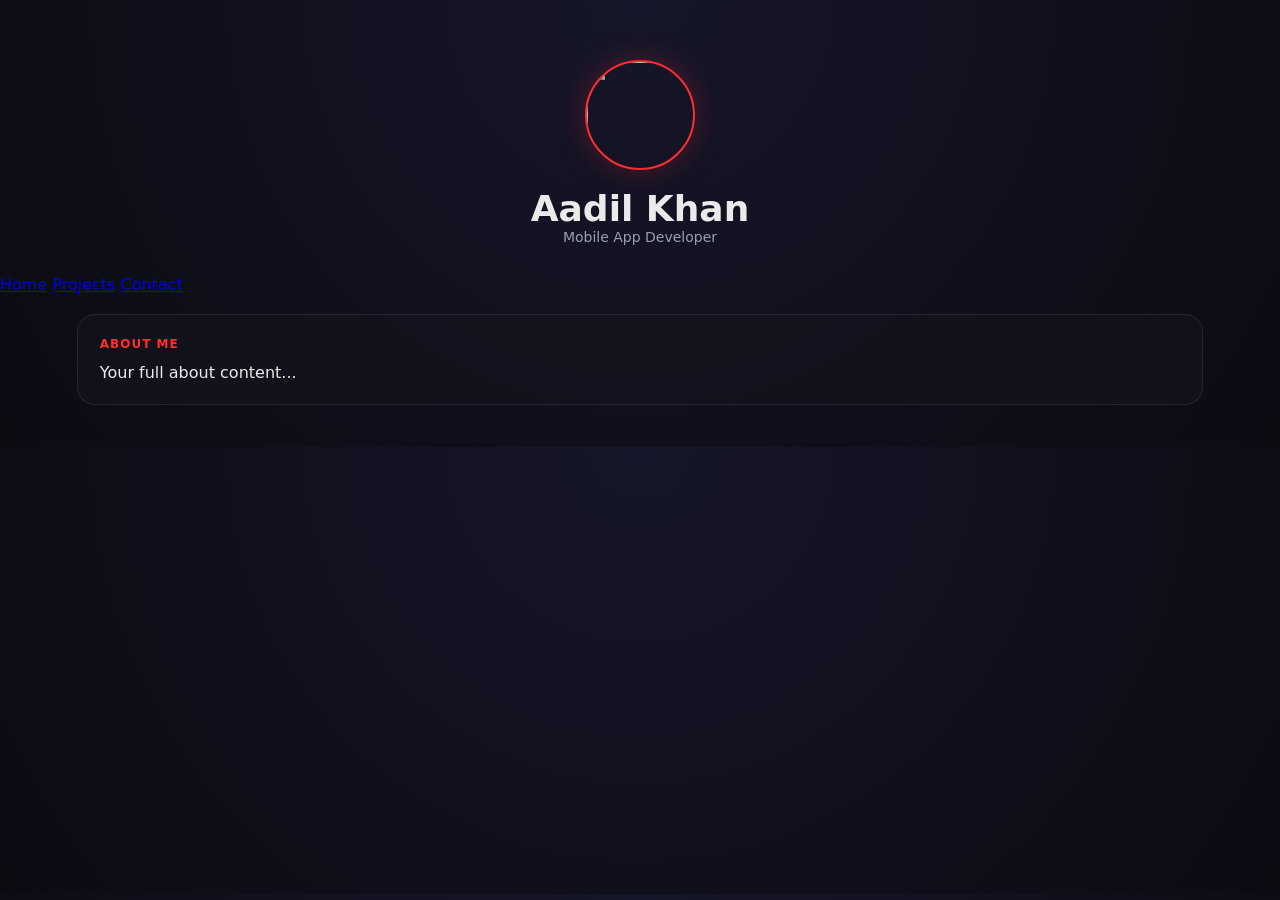
==== index.html @ 05d31164 "Add files via upload" ====
<!DOCTYPE html>
<html lang="en">
<head>
<meta charset="UTF-8">
<meta name="viewport" content="width=device-width, initial-scale=1.0">
<title>Aadil Khan | Portfolio</title>

<link rel="stylesheet" href="css/style.css">
<link href="https://cdnjs.cloudflare.com/ajax/libs/font-awesome/6.5.0/css/all.min.css" rel="stylesheet">
</head>

<body>

<div class="hero">
  <img src="images/aadil.jpg" class="profile">
  <div class="name">Aadil Khan</div>
  <div class="role">Mobile App Developer</div>
</div>

<div class="social">
  <a href="index.html">Home</a>
  <a href="projects.html">Projects</a>
  <a href="contact.html">Contact</a>
</div>

<div class="container">
  <div class="section">
    <div class="title">ABOUT ME</div>
    <div class="about">
      Your full about content...
    </div>
  </div>
</div>

</body>
</html>
---- css/style.css ----
:root{
  --bg:#0b0b12;
  --card:rgba(20,20,30,0.7);
  --text:#eaeaea;
  --muted:#9aa0aa;
  --accent:#ff2d2d;
  --border:rgba(255,255,255,0.08);
}

*{box-sizing:border-box}

body{
  margin:0;
  font-family:system-ui,-apple-system,Segoe UI,Roboto;
  background:radial-gradient(circle at top,#16162a,var(--bg));
  color:var(--text);
}

/* HERO */
.hero{
  text-align:center;
  padding:60px 18px 30px;
}

.profile{
  width:110px;
  height:110px;
  border-radius:50%;
  border:2px solid var(--accent);
  object-fit:cover;
  box-shadow:0 0 30px rgba(255,45,45,0.25);
}

.name{font-size:36px;font-weight:900;margin-top:12px;}
.role{color:var(--muted);margin-top:6px;font-size:14px;max-width:600px;margin:auto;}
.badge{margin-top:12px;padding:6px 14px;border:1px solid var(--accent);border-radius:20px;font-size:12px;color:var(--accent);display:inline-block;}

/* NAV */
.nav{
  display:flex;
  justify-content:center;
  gap:20px;
  padding:16px;
}

.nav a{
  color:var(--text);
  text-decoration:none;
  font-size:14px;
  opacity:0.8;
}

.nav a:hover{
  color:var(--accent);
}

/* SECTION */
.container{padding:20px 6vw;}
.section{
  background:var(--card);
  border:1px solid var(--border);
  border-radius:18px;
  padding:22px;
  margin-bottom:22px;
}

.title{
  font-size:12px;
  letter-spacing:1px;
  color:var(--accent);
  font-weight:800;
  margin-bottom:12px;
}

/* PROJECT */
.grid{
  display:grid;
  grid-template-columns:repeat(2,1fr);
  gap:20px;
}

@media(max-width:900px){
  .grid{grid-template-columns:1fr}
}

.project{
  border-radius:18px;
  overflow:hidden;
  border:1px solid var(--border);
  background:#0f0f18;
}

.project img{
  width:100%;
  height:300px;
  object-fit:cover;
}

.pbody{padding:14px;}
.ptitle{font-weight:800;}
.pdesc{font-size:13px;color:var(--muted);}

/* CONTACT */
.contact-wrap{
  display:grid;
  grid-template-columns:1fr 1fr;
  gap:40px;
}

@media(max-width:900px){
  .contact-wrap{grid-template-columns:1fr}
}

.contact-form form{
  display:flex;
  flex-direction:column;
  gap:14px;
}

.contact-form input,
.contact-form textarea,
.contact-form select{
  padding:14px;
  border-radius:12px;
  border:1px solid var(--border);
  background:rgba(255,255,255,0.02);
  color:var(--text);
}

.custom-select{
  display:flex;
  gap:10px;
}

.custom-select select{flex:0 0 110px;}
.custom-select input{flex:1;}

.contact-form button{
  padding:14px;
  border:none;
  border-radius:12px;
  background:var(--accent);
  color:white;
}

/* TOAST */
.toast{
  position:fixed;
  bottom:30px;
  right:30px;
  background:#12121a;
  padding:14px;
  border-radius:10px;
  opacity:0;
  transform:translateY(100px);
  transition:0.3s;
}

.toast.show{
  opacity:1;
  transform:translateY(0);
}
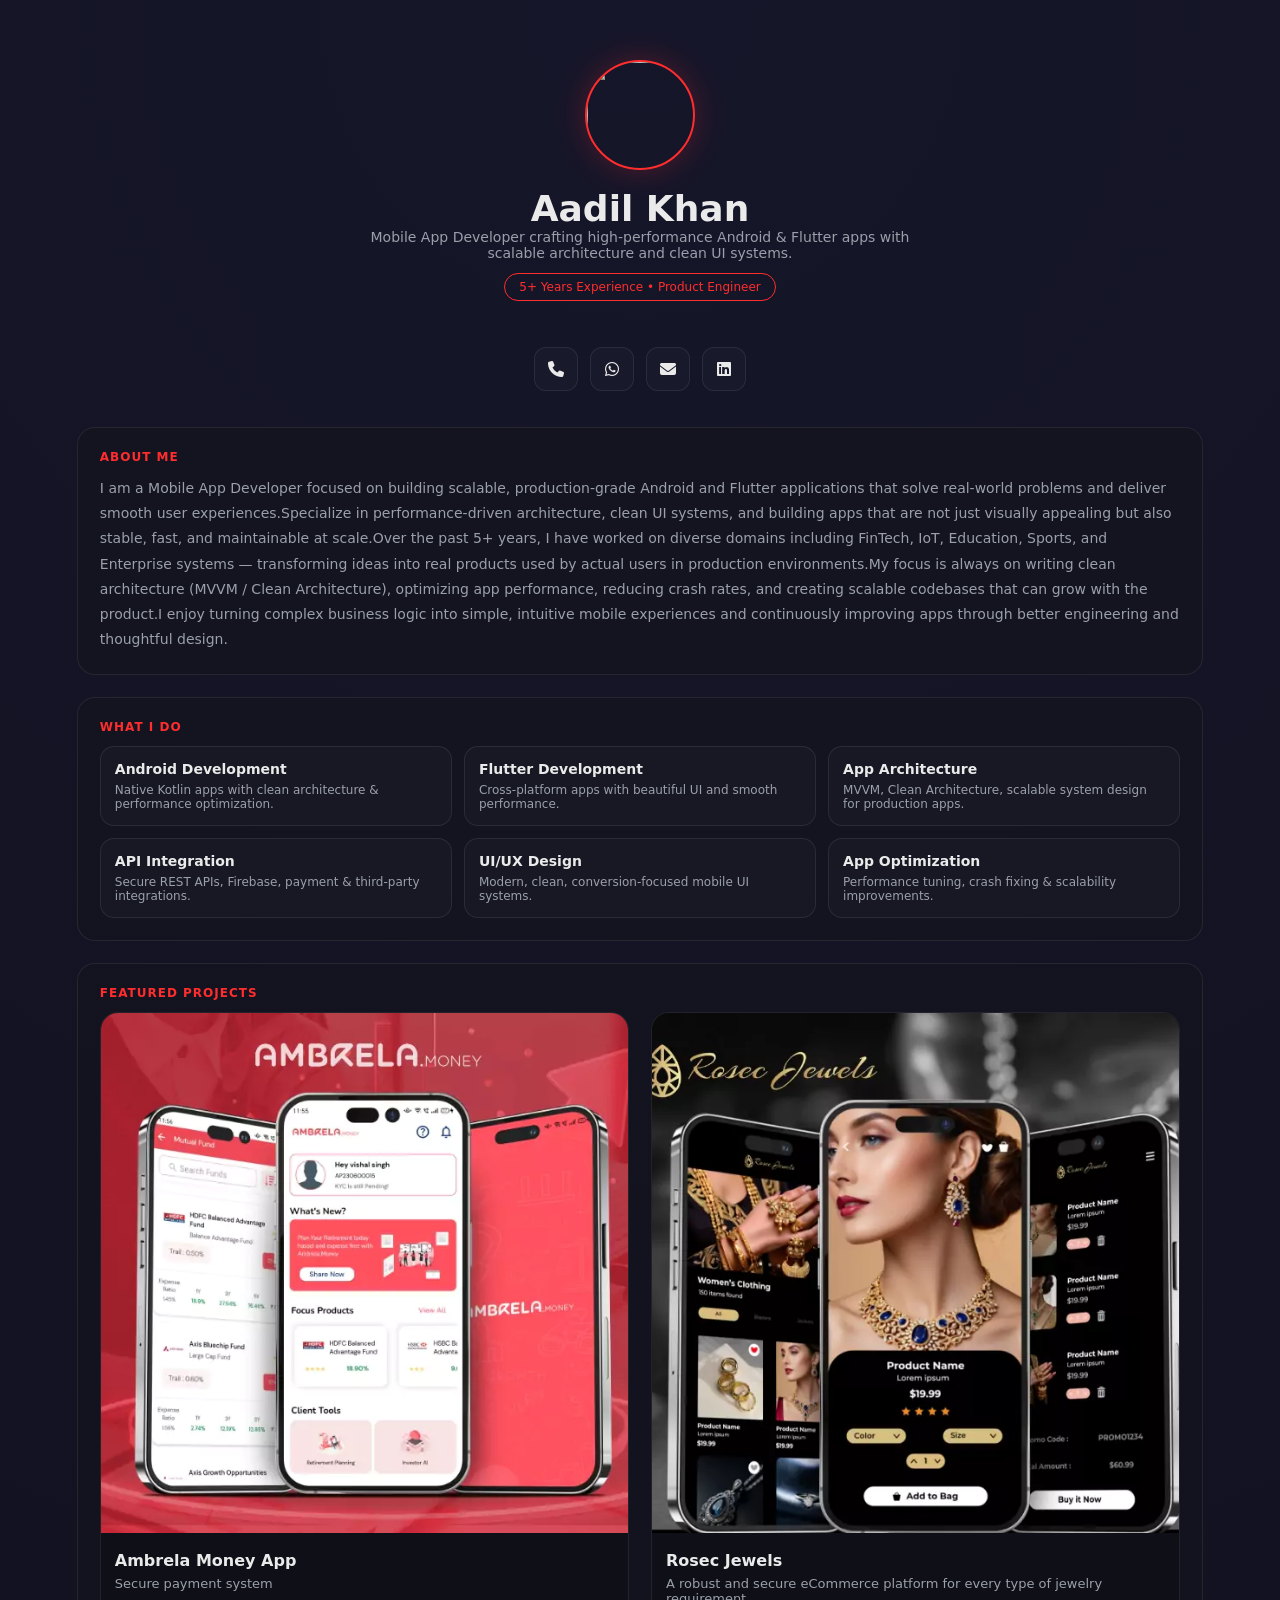
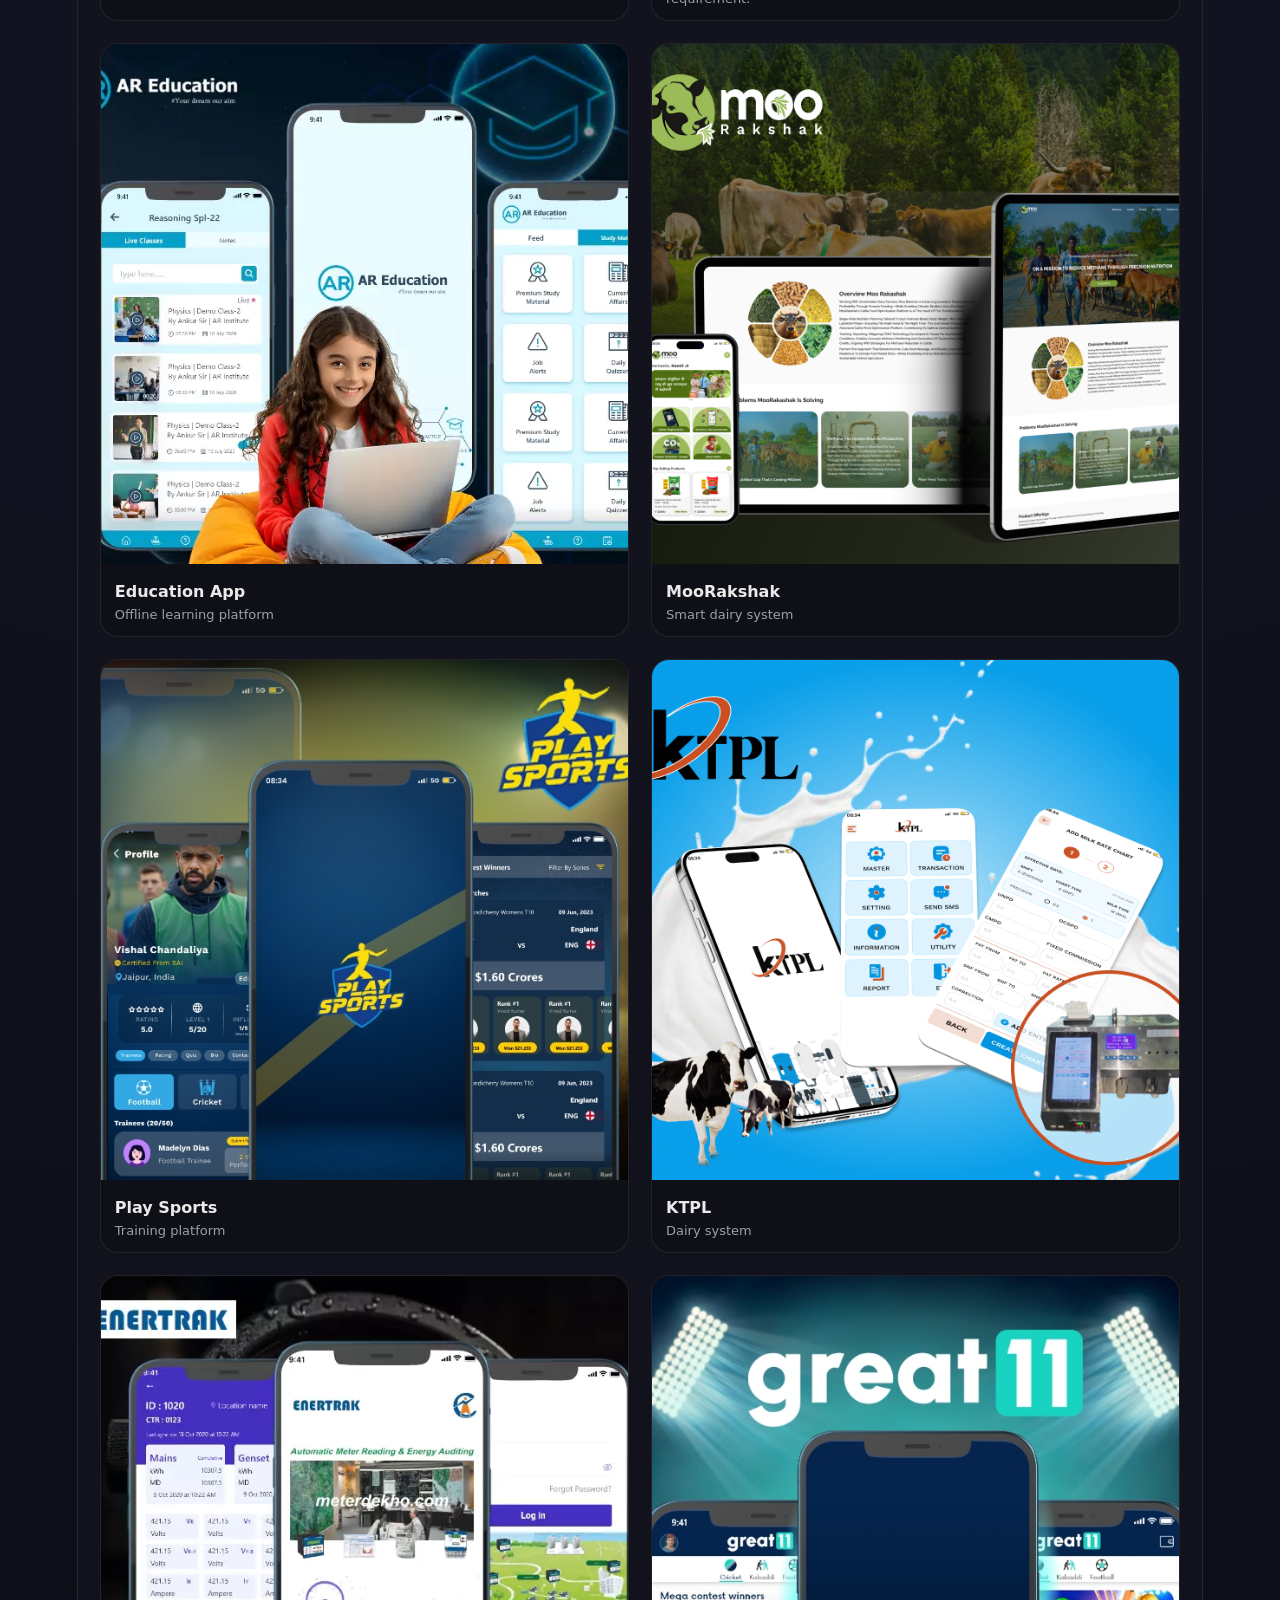
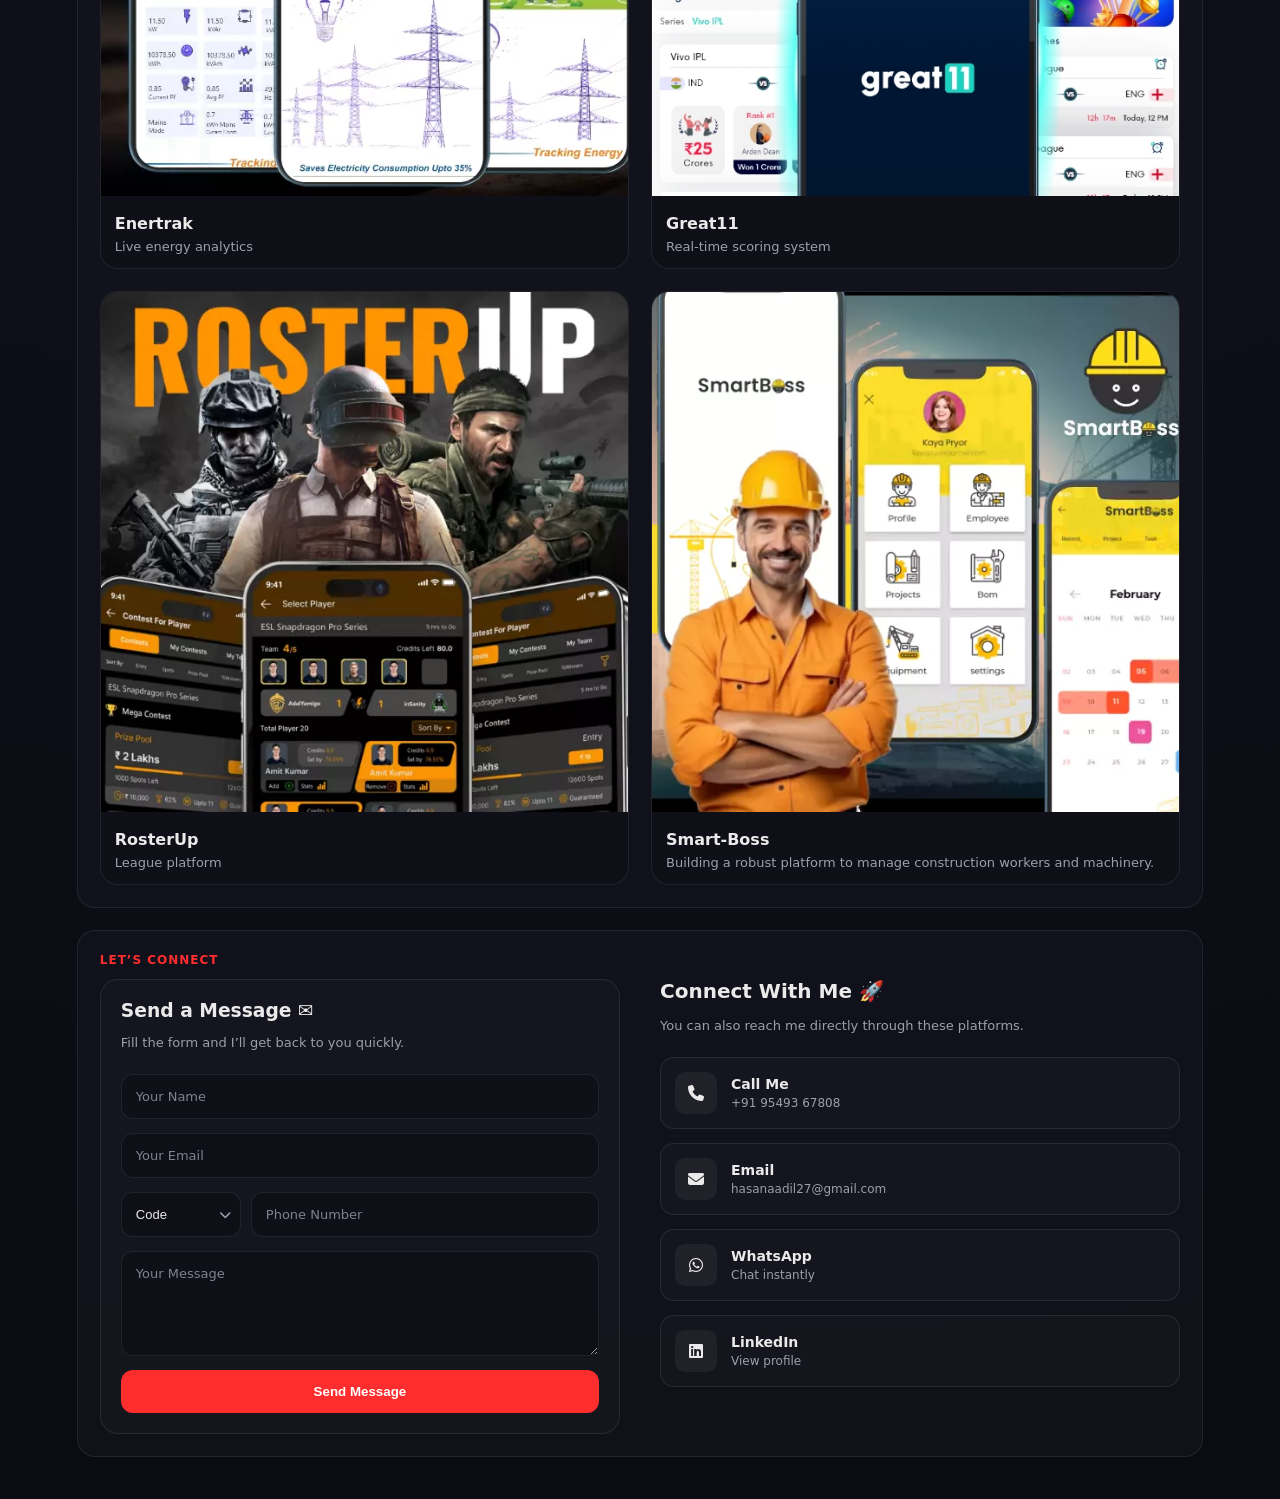
==== commit ea868ced: "Enhance portfolio layout and content Updated the portfolio page with detailed information about skil" ====
--- a/index.html
+++ b/index.html
@@ -11,26 +11,202 @@
 
 <body>
 
+<!-- HERO -->
+<!-- HERO -->
 <div class="hero">
   <img src="images/aadil.jpg" class="profile">
   <div class="name">Aadil Khan</div>
-  <div class="role">Mobile App Developer</div>
-</div>
-
+  <div class="role">
+    Mobile App Developer crafting high-performance Android & Flutter apps
+    with scalable architecture and clean UI systems.
+  </div>
+  <div class="badge">5+ Years Experience • Product Engineer</div>
+</div>
+
+<!-- SOCIAL -->
 <div class="social">
-  <a href="index.html">Home</a>
-  <a href="projects.html">Projects</a>
-  <a href="contact.html">Contact</a>
+  <a href="tel:+919549367808"><i class="fa-solid fa-phone"></i></a>
+  <a href="https://wa.me/919549367808"><i class="fa-brands fa-whatsapp"></i></a>
+  <a href="mailto:hasanaadil27@gmail.com"><i class="fa-solid fa-envelope"></i></a>
+  <a href="https://www.linkedin.com/in/aadilkhan27"><i class="fa-brands fa-linkedin"></i></a>
 </div>
 
 <div class="container">
+
+  <!-- ABOUT -->
   <div class="section">
-    <div class="title">ABOUT ME</div>
-    <div class="about">
-      Your full about content...
-    </div>
-  </div>
-</div>
+  <div class="title">ABOUT ME</div>
+  <div class="about">
+    I am a Mobile App Developer focused on building scalable, production-grade Android and Flutter applications that solve real-world problems and deliver smooth user experiences.Specialize in performance-driven architecture, clean UI systems, and building apps that are not just visually appealing but also stable, fast, and maintainable at scale.Over the past 5+ years, I have worked on diverse domains including FinTech, IoT, Education, Sports, and Enterprise systems — transforming ideas into real products used by actual users in production environments.My focus is always on writing clean architecture (MVVM / Clean Architecture), optimizing app performance, reducing crash rates, and creating scalable codebases that can grow with the product.I enjoy turning complex business logic into simple, intuitive mobile experiences and continuously improving apps through better engineering and thoughtful design.
+  </div>
+</div>
+
+<!-- SERVICES -->
+<div class="section">
+  <div class="title">WHAT I DO</div>
+
+  <div class="services">
+
+    <div class="service">
+      <h4>Android Development</h4>
+      <p>Native Kotlin apps with clean architecture & performance optimization.</p>
+    </div>
+
+    <div class="service">
+      <h4>Flutter Development</h4>
+      <p>Cross-platform apps with beautiful UI and smooth performance.</p>
+    </div>
+
+    <div class="service">
+      <h4>App Architecture</h4>
+      <p>MVVM, Clean Architecture, scalable system design for production apps.</p>
+    </div>
+
+    <div class="service">
+      <h4>API Integration</h4>
+      <p>Secure REST APIs, Firebase, payment & third-party integrations.</p>
+    </div>
+
+    <div class="service">
+      <h4>UI/UX Design</h4>
+      <p>Modern, clean, conversion-focused mobile UI systems.</p>
+    </div>
+
+    <div class="service">
+      <h4>App Optimization</h4>
+      <p>Performance tuning, crash fixing & scalability improvements.</p>
+    </div>
+
+  </div>
+</div>
+
+<!-- PROJECTS -->
+
+<div class="section">
+  <div class="title">FEATURED PROJECTS</div>
+  <div class="grid" id="grid"></div>
+</div>
+
+<!-- CONTACT -->
+
+<div class="section">
+  <div class="title">LET’S CONNECT</div>
+
+  <div class="contact-wrap">
+
+    <!-- LEFT (FORM) -->
+    <div class="contact-form">
+      <h3>Send a Message ✉️</h3>
+      <p style="color:var(--muted); font-size:13px;">
+        Fill the form and I’ll get back to you quickly.
+      </p>
+
+      <form 
+        id="contactForm"
+        action="https://formspree.io/f/mlgapaba"
+        method="POST"
+      >
+
+        <input type="text" name="name" placeholder="Your Name" required minlength="2">
+
+        <input type="email" name="email" placeholder="Your Email" required>
+
+        <div class="phone-row">
+
+  <!-- COUNTRY CODE -->
+  <div class="dropdown-wrapper">
+    <select name="country_code" required>
+      <option value="">Code</option>
+      <option value="+91">🇮🇳 +91</option>
+      <option value="+1">🇺🇸 +1</option>
+      <option value="+44">🇬🇧 +44</option>
+      <option value="+971">🇦🇪 +971</option>
+      <option value="+61">🇦🇺 +61</option>
+    </select>
+
+    <i class="fa-solid fa-chevron-down dropdown-icon"></i>
+  </div>
+
+  <!-- PHONE NUMBER -->
+  <input 
+    type="tel" 
+    name="phone" 
+    placeholder="Phone Number"
+    required
+    pattern="[0-9]{8,15}"
+    inputmode="numeric"
+  >
+
+</div>
+
+        <textarea 
+          name="message" 
+          rows="5" 
+          placeholder="Your Message" 
+          required 
+          minlength="5"
+        ></textarea>
+
+        <button type="submit" id="submitBtn">Send Message</button>
+
+      </form>
+    </div>
+
+    <!-- RIGHT (CONTACT INFO) -->
+    <div class="contact-info">
+      <h3>Connect With Me 🚀</h3>
+      <p>
+        You can also reach me directly through these platforms.
+      </p>
+
+      <div class="contact-links">
+
+        <a href="tel:+919549367808" class="contact-item">
+          <i class="fa-solid fa-phone"></i>
+          <div>
+            <span>Call Me</span>
+            <small>+91 95493 67808</small>
+          </div>
+        </a>
+
+        <a href="mailto:hasanaadil27@gmail.com" class="contact-item">
+          <i class="fa-solid fa-envelope"></i>
+          <div>
+            <span>Email</span>
+            <small>hasanaadil27@gmail.com</small>
+          </div>
+        </a>
+
+        <a href="https://wa.me/919549367808" class="contact-item">
+          <i class="fa-brands fa-whatsapp"></i>
+          <div>
+            <span>WhatsApp</span>
+            <small>Chat instantly</small>
+          </div>
+        </a>
+
+        <a href="https://www.linkedin.com/in/aadilkhan27" target="_blank" class="contact-item">
+          <i class="fa-brands fa-linkedin"></i>
+          <div>
+            <span>LinkedIn</span>
+            <small>View profile</small>
+          </div>
+        </a>
+
+      </div>
+    </div>
+
+  </div>
+</div>
+
+<!-- TOAST -->
+<div id="toast" class="toast">
+  <i id="toastIcon"></i>
+  <span id="toastMsg"></span>
+</div>
+
+<script src="js/projects.js"></script>
+<script src="js/main.js"></script>
 
 </body>
-</html>+</html>
--- a/css/style.css
+++ b/css/style.css
@@ -7,7 +7,9 @@
   --border:rgba(255,255,255,0.08);
 }
 
-*{box-sizing:border-box}
+*{
+  box-sizing:border-box;
+}
 
 body{
   margin:0;
@@ -16,7 +18,7 @@
   color:var(--text);
 }
 
-/* HERO */
+/* ================= HERO ================= */
 .hero{
   text-align:center;
   padding:60px 18px 30px;
@@ -31,31 +33,63 @@
   box-shadow:0 0 30px rgba(255,45,45,0.25);
 }
 
-.name{font-size:36px;font-weight:900;margin-top:12px;}
-.role{color:var(--muted);margin-top:6px;font-size:14px;max-width:600px;margin:auto;}
-.badge{margin-top:12px;padding:6px 14px;border:1px solid var(--accent);border-radius:20px;font-size:12px;color:var(--accent);display:inline-block;}
-
-/* NAV */
-.nav{
+.name{
+  font-size:36px;
+  font-weight:900;
+  margin-top:12px;
+}
+
+.role{
+  color:var(--muted);
+  margin-top:6px;
+  font-size:14px;
+  max-width:600px;
+  margin:auto;
+}
+
+.badge{
+  display:inline-block;
+  margin-top:12px;
+  padding:6px 14px;
+  border:1px solid var(--accent);
+  border-radius:20px;
+  font-size:12px;
+  color:var(--accent);
+}
+
+/* ================= SOCIAL ================= */
+.social{
   display:flex;
   justify-content:center;
-  gap:20px;
+  gap:12px;
   padding:16px;
 }
 
-.nav a{
-  color:var(--text);
+.social a{
+  width:44px;
+  height:44px;
+  display:flex;
+  align-items:center;
+  justify-content:center;
+  border-radius:12px;
+  border:1px solid var(--border);
+  color:var(--text);
+  background:rgba(255,255,255,0.02);
+  transition:0.3s;
   text-decoration:none;
-  font-size:14px;
-  opacity:0.8;
-}
-
-.nav a:hover{
+}
+
+.social a:hover{
+  transform:translateY(-3px);
+  border-color:var(--accent);
   color:var(--accent);
 }
 
-/* SECTION */
-.container{padding:20px 6vw;}
+/* ================= SECTION ================= */
+.container{
+  padding:20px 6vw;
+}
+
 .section{
   background:var(--card);
   border:1px solid var(--border);
@@ -72,15 +106,57 @@
   margin-bottom:12px;
 }
 
-/* PROJECT */
+/* ================= ABOUT ================= */
+.about{
+  color:var(--muted);
+  font-size:14px;
+  line-height:1.8;
+}
+
+/* ================= SERVICES ================= */
+.services{
+  display:grid;
+  grid-template-columns:repeat(3,1fr);
+  gap:12px;
+}
+
+@media(max-width:900px){
+  .services{grid-template-columns:1fr;}
+}
+
+.service{
+  padding:14px;
+  border:1px solid var(--border);
+  border-radius:14px;
+  background:rgba(255,255,255,0.02);
+  transition:0.3s;
+}
+
+.service:hover{
+  border-color:var(--accent);
+  transform:translateY(-4px);
+}
+
+.service h4{
+  margin:0;
+  font-size:14px;
+}
+
+.service p{
+  margin:6px 0 0;
+  font-size:12px;
+  color:var(--muted);
+}
+
+/* ================= PROJECTS ================= */
 .grid{
   display:grid;
   grid-template-columns:repeat(2,1fr);
-  gap:20px;
+  gap:22px;
 }
 
 @media(max-width:900px){
-  .grid{grid-template-columns:1fr}
+  .grid{grid-template-columns:1fr;}
 }
 
 .project{
@@ -88,75 +164,263 @@
   overflow:hidden;
   border:1px solid var(--border);
   background:#0f0f18;
+  transition:0.3s;
+}
+
+.project:hover{
+  transform:translateY(-6px);
+  border-color:var(--accent);
 }
 
 .project img{
   width:100%;
-  height:300px;
+  height:520px;
   object-fit:cover;
 }
 
 .pbody{padding:14px;}
-.ptitle{font-weight:800;}
-.pdesc{font-size:13px;color:var(--muted);}
-
-/* CONTACT */
+.ptitle{font-size:16px;font-weight:800;}
+.pdesc{font-size:13px;color:var(--muted);margin-top:6px;}
+
+/* ================= CONTACT (FIXED PERFECTLY) ================= */
 .contact-wrap{
-  display:grid;
-  grid-template-columns:1fr 1fr;
-  gap:40px;
+  display: grid;
+  grid-template-columns: 1fr 1fr;
+  gap: 40px;
+  align-items: stretch;
+}
+
+.contact-form{
+  display: flex;
+  flex-direction: column;
+  gap: 16px;
+  height: 100%;
+}
+
+.contact-form form{
+  display: flex;
+  flex-direction: column;
+  gap: 14px;
+}
+
+.contact-form h3,
+.contact-form p{
+  margin: 0;
+}
+
+.contact-form p{
+  margin-bottom: 10px;
 }
 
 @media(max-width:900px){
-  .contact-wrap{grid-template-columns:1fr}
-}
-
-.contact-form form{
+  .contact-wrap{
+    grid-template-columns:1fr;
+  }
+}
+
+/* LEFT SIDE */
+.contact-info h3{
+  margin:0 0 10px;
+  font-size:20px;
+}
+
+.contact-info p{
+  color:var(--muted);
+  font-size:13px;
+  line-height:1.6;
+}
+
+.contact-links{
+  margin-top:20px;
   display:flex;
   flex-direction:column;
   gap:14px;
 }
 
+.contact-item{
+  display:flex;
+  align-items:center;
+  gap:14px;
+  padding:14px;
+  border-radius:14px;
+  border:1px solid var(--border);
+  text-decoration:none;
+  color:var(--text);
+  background:rgba(255,255,255,0.02);
+  transition:0.3s;
+}
+
+.contact-item i{
+  width:42px;
+  height:42px;
+  display:flex;
+  align-items:center;
+  justify-content:center;
+  border-radius:10px;
+  background:rgba(255,255,255,0.05);
+}
+
+.contact-item span{
+  font-weight:600;
+  font-size:14px;
+  display:block;
+}
+
+.contact-item small{
+  color:var(--muted);
+  font-size:12px;
+}
+
+.contact-item:hover{
+  border-color:var(--accent);
+  transform:translateY(-3px);
+  color:var(--accent);
+}
+
+/* RIGHT SIDE FORM */
+.contact-form{
+  background:rgba(255,255,255,0.02);
+  padding:20px;
+  border-radius:18px;
+  border:1px solid var(--border);
+  display:flex;
+  flex-direction:column;
+  gap:14px;
+}
+
+/* INPUTS */
 .contact-form input,
 .contact-form textarea,
 .contact-form select{
-  padding:14px;
-  border-radius:12px;
-  border:1px solid var(--border);
-  background:rgba(255,255,255,0.02);
-  color:var(--text);
-}
-
-.custom-select{
+  width:100%;
+  padding:14px;
+  border-radius:12px;
+  border:1px solid var(--border);
+  background:#0f0f18;
+  color:var(--text);
+  font-size:13px;
+  outline:none;
+}
+
+.contact-form input:focus,
+.contact-form textarea:focus,
+.contact-form select:focus{
+  border-color:var(--accent);
+  background:rgba(255,255,255,0.04);
+}
+
+input::placeholder,
+textarea::placeholder{
+  font-family: system-ui, -apple-system, Segoe UI, Roboto;
+  font-size: 13px;
+  color: var(--muted);
+  opacity: 0.8;
+}
+
+/* ================= PHONE ROW (FIXED ALIGNMENT) ================= */
+.phone-row{
   display:flex;
   gap:10px;
-}
-
-.custom-select select{flex:0 0 110px;}
-.custom-select input{flex:1;}
-
+  width:100%;
+}
+
+.dropdown-wrapper{
+  position:relative;
+  flex:0 0 120px;
+}
+
+.dropdown-wrapper select{
+  width:100%;
+  padding:14px;
+  padding-right:28px;
+  border-radius:12px;
+  border:1px solid var(--border);
+  background:#0f0f18;
+  color:var(--text);
+  appearance:none;
+  cursor:pointer;
+}
+
+.dropdown-icon{
+  position:absolute;
+  right:10px;
+  top:50%;
+  transform:translateY(-50%);
+  font-size:12px;
+  color:var(--muted);
+  pointer-events:none;
+}
+
+.dropdown-wrapper select option{
+  background:#0f0f18;
+  color:var(--text);
+}
+
+.phone-row input{
+  flex:1;
+  padding:14px;
+  border-radius:12px;
+  border:1px solid var(--border);
+  background:#0f0f18;
+  color:var(--text);
+}
+
+/* MOBILE FIX */
+@media(max-width:600px){
+  .phone-row{
+    flex-direction:column;
+  }
+
+  .dropdown-wrapper{
+    flex:1;
+  }
+}
+
+/* ================= BUTTON ================= */
 .contact-form button{
   padding:14px;
   border:none;
   border-radius:12px;
   background:var(--accent);
   color:white;
-}
-
-/* TOAST */
+  font-weight:600;
+  cursor:pointer;
+}
+
+.contact-form button:hover{
+  transform:translateY(-2px);
+  box-shadow:0 6px 20px rgba(255,45,45,0.3);
+}
+
+/* ================= TOAST (FIXED) ================= */
 .toast{
   position:fixed;
   bottom:30px;
   right:30px;
   background:#12121a;
-  padding:14px;
-  border-radius:10px;
+  padding:14px 18px;
+  border-radius:12px;
+  border:1px solid var(--border);
+  color:var(--text);
+  display:flex;
+  align-items:center;
+  gap:10px;
+  min-width:240px;
+  transform:translateY(100px);
   opacity:0;
-  transform:translateY(100px);
   transition:0.3s;
+  z-index:9999;
 }
 
 .toast.show{
+  transform:translateY(0);
   opacity:1;
-  transform:translateY(0);
-}+}
+
+.toast.success{
+  border-left:4px solid #00c853;
+}
+
+.toast.error{
+  border-left:4px solid #ff4d4d;
+}
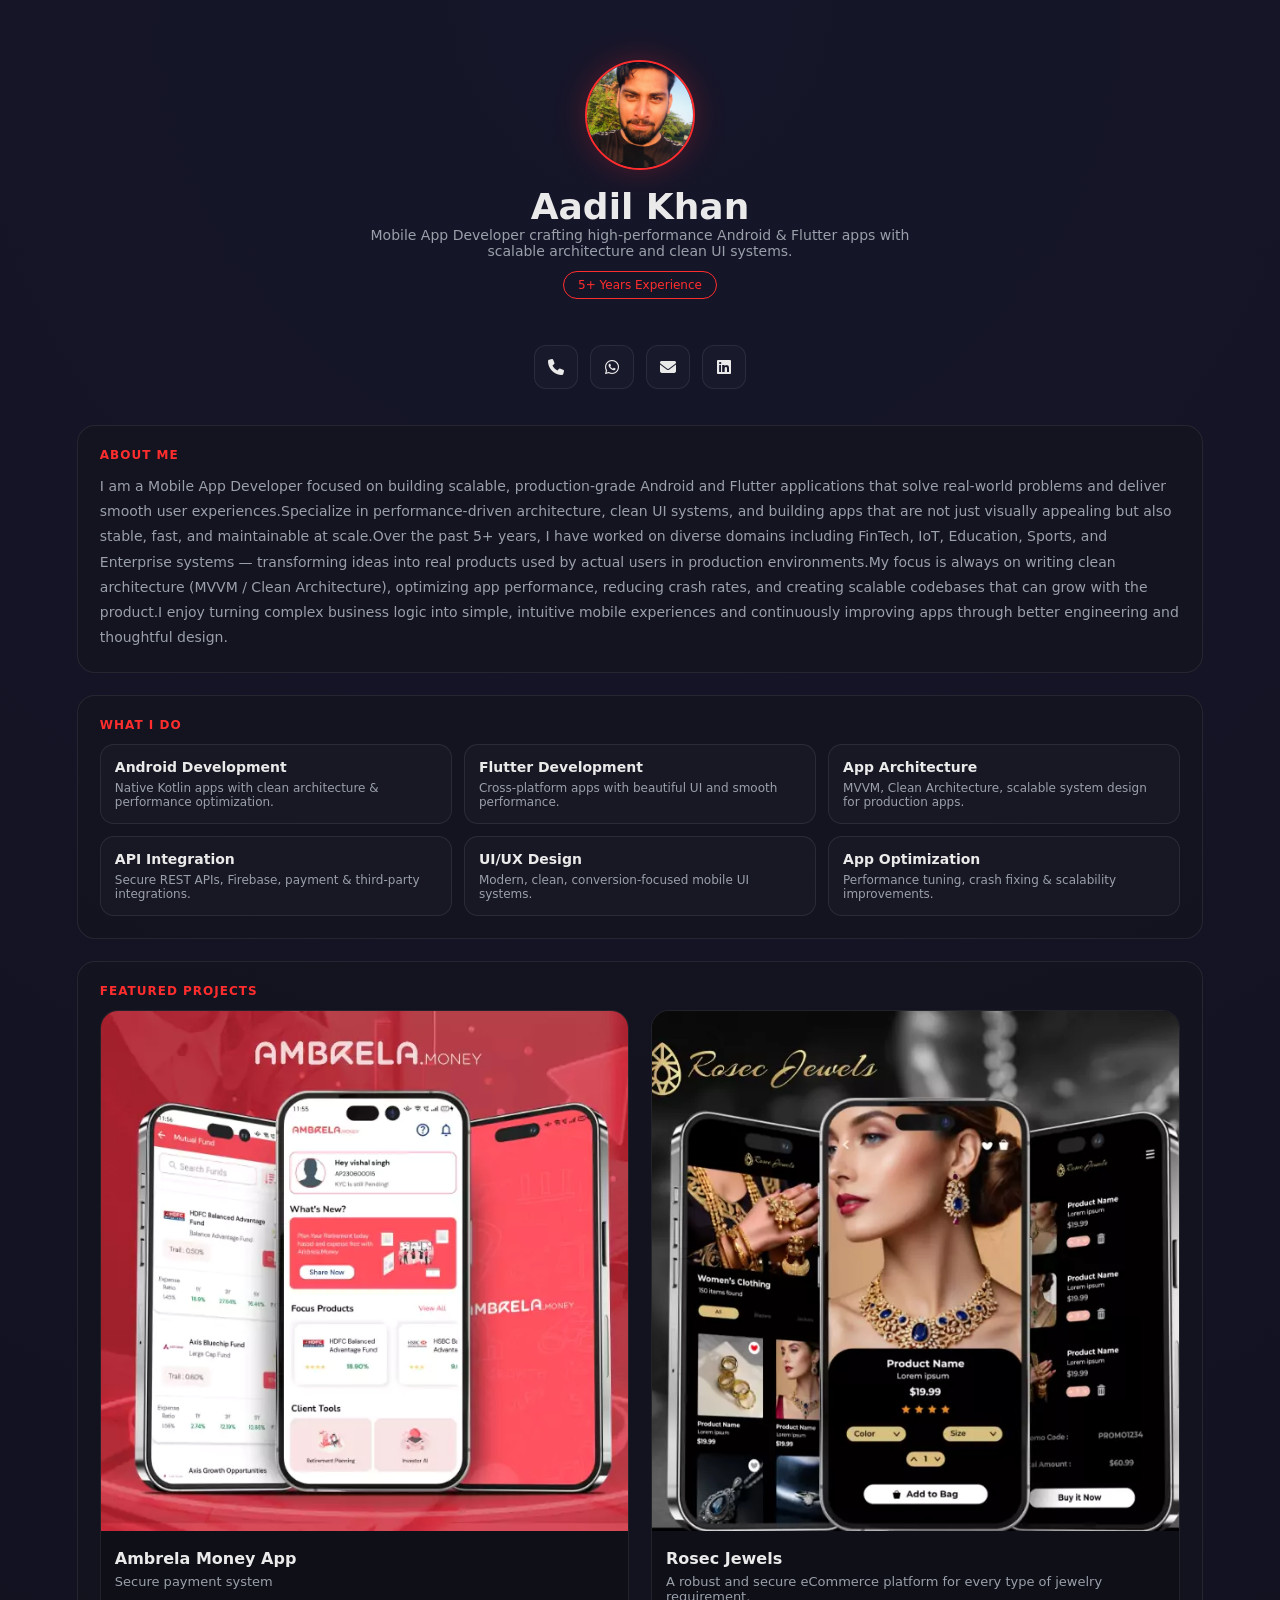
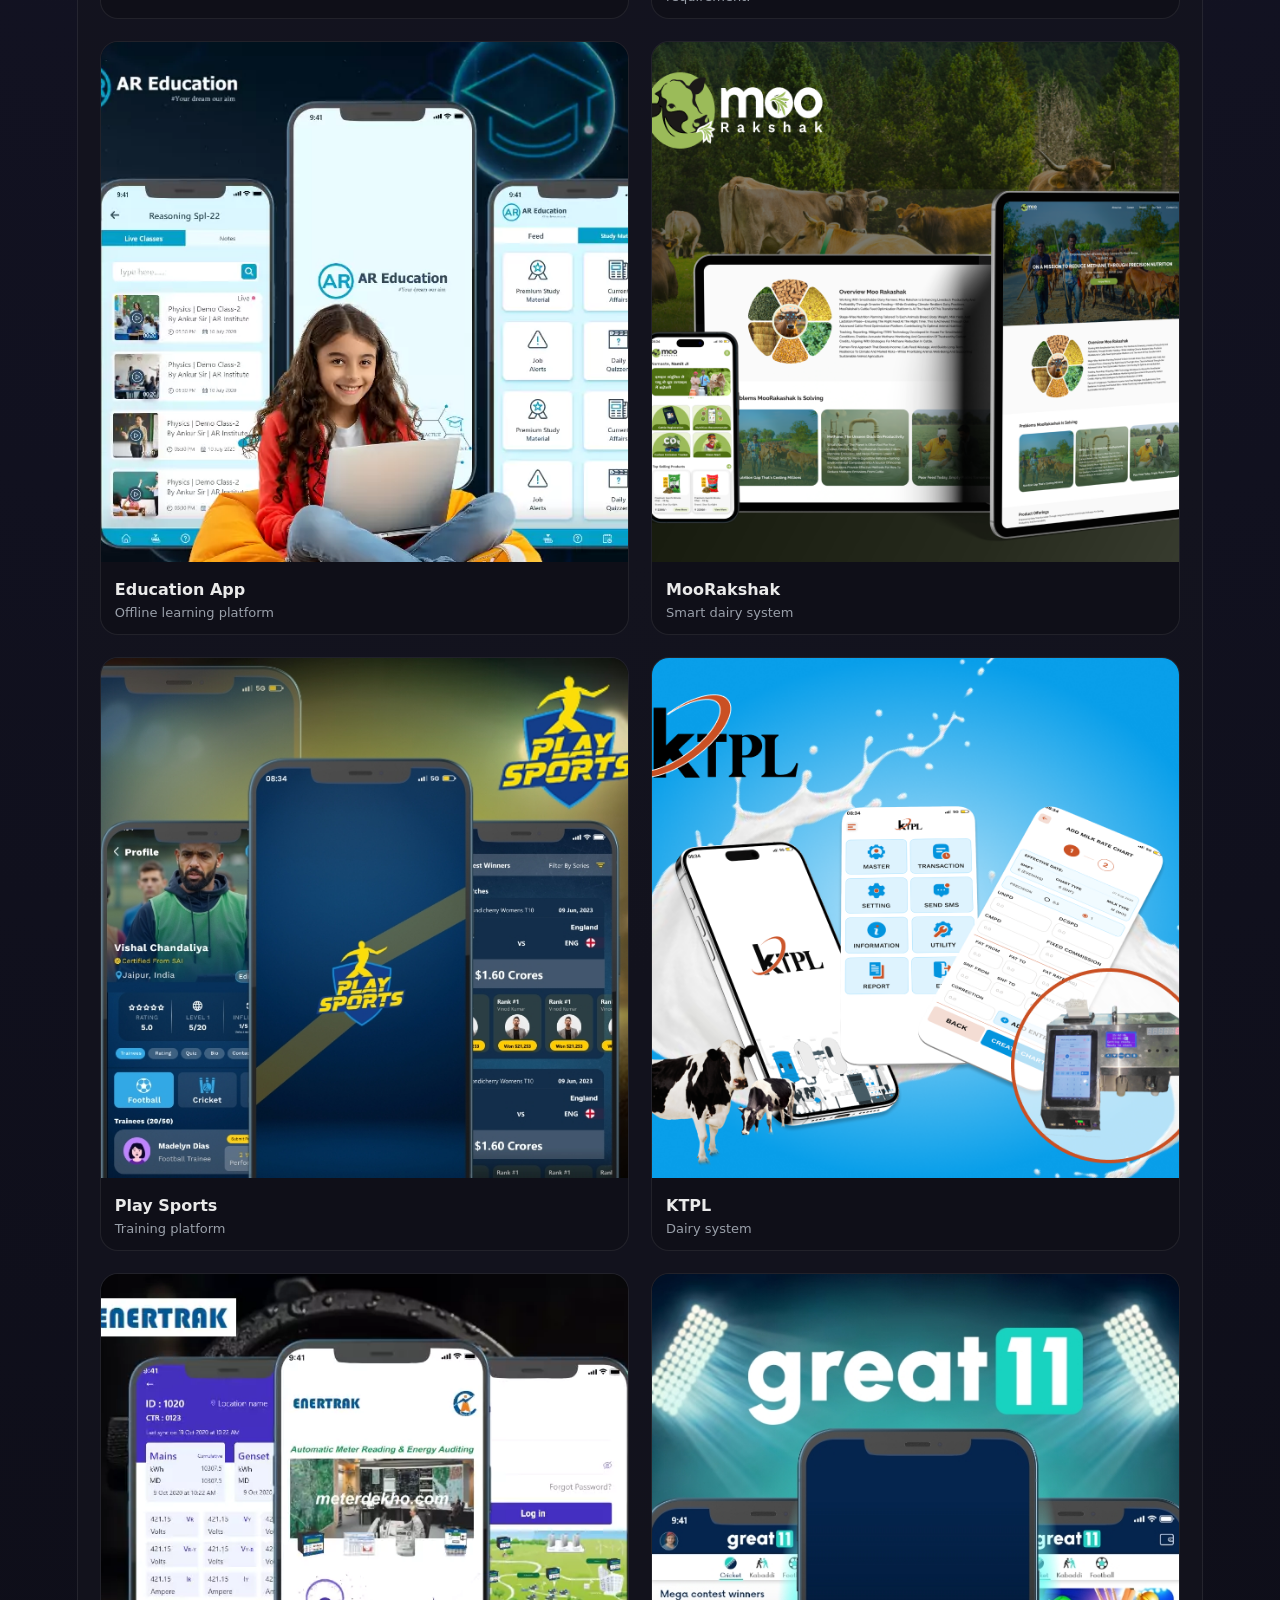
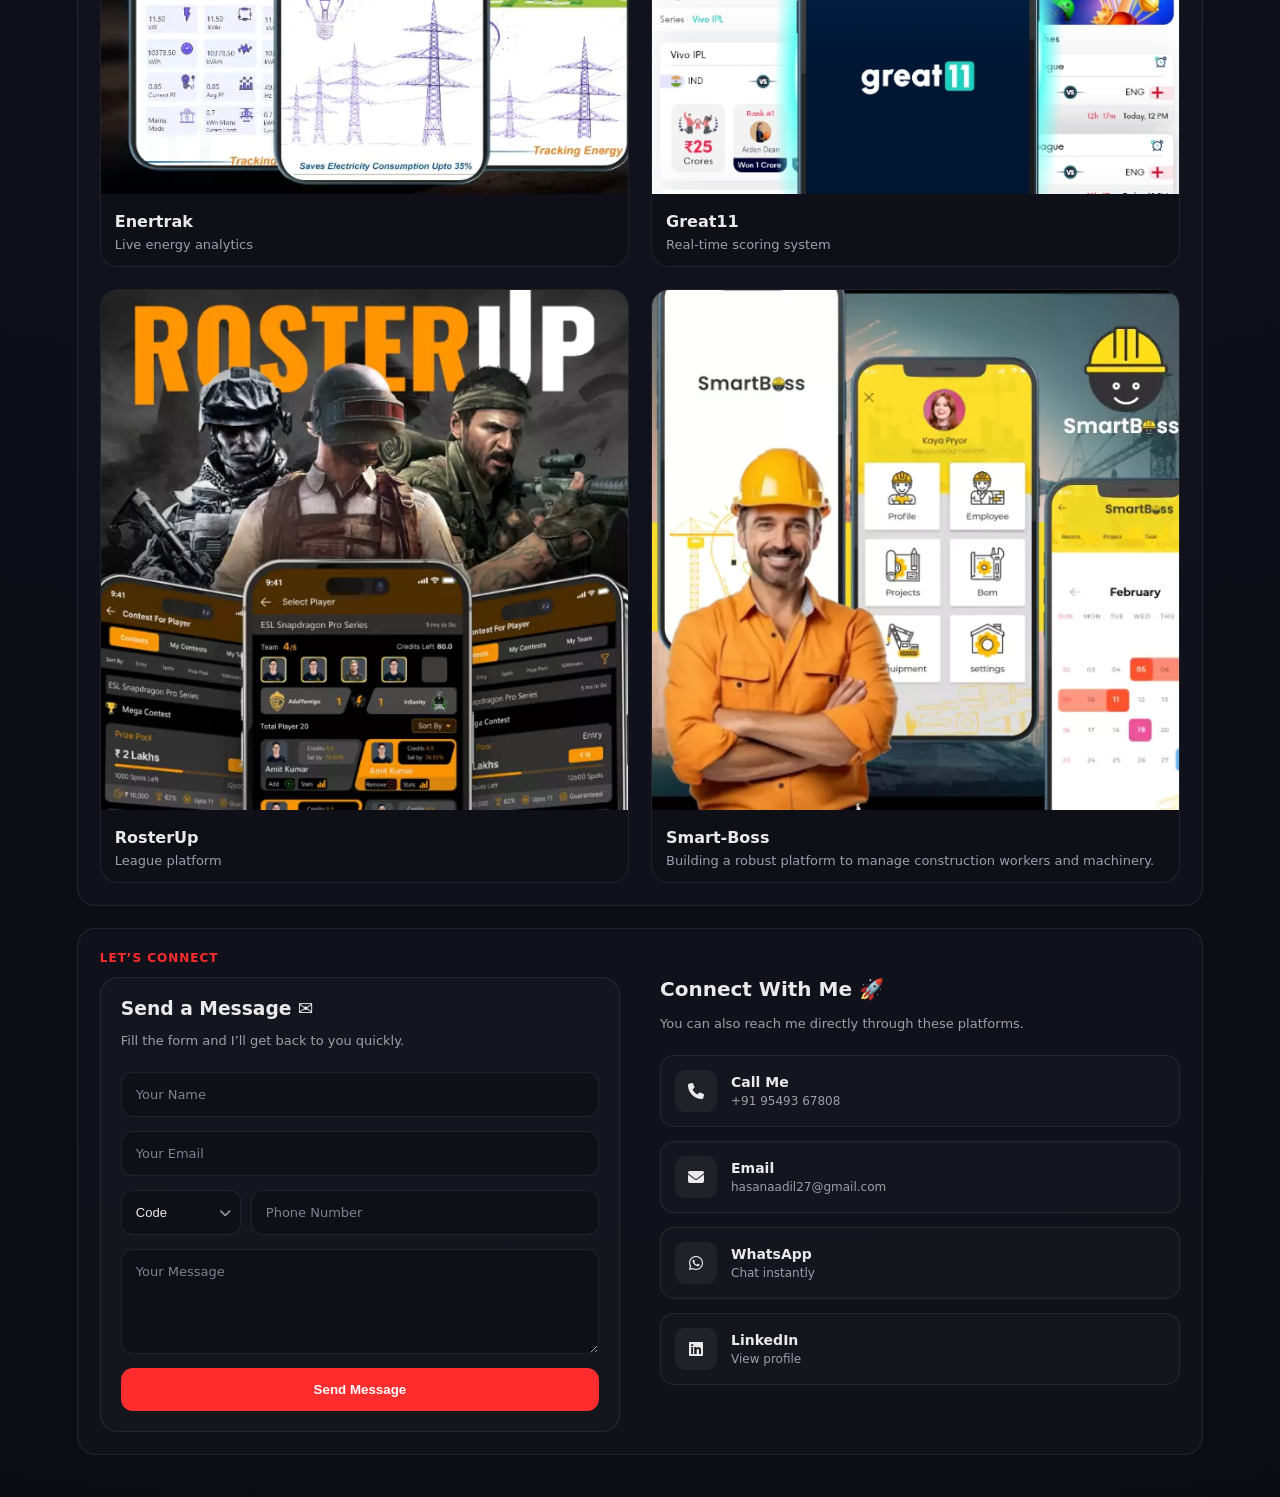
==== commit 2591ae0b: "Fix HTML encoding issues in index.html" ====
--- a/index.html
+++ b/index.html
@@ -20,7 +20,7 @@
     Mobile App Developer crafting high-performance Android & Flutter apps
     with scalable architecture and clean UI systems.
   </div>
-  <div class="badge">5+ Years Experience • Product Engineer</div>
+  <div class="badge">5+ Years Experience</div>
 </div>
 
 <!-- SOCIAL -->
